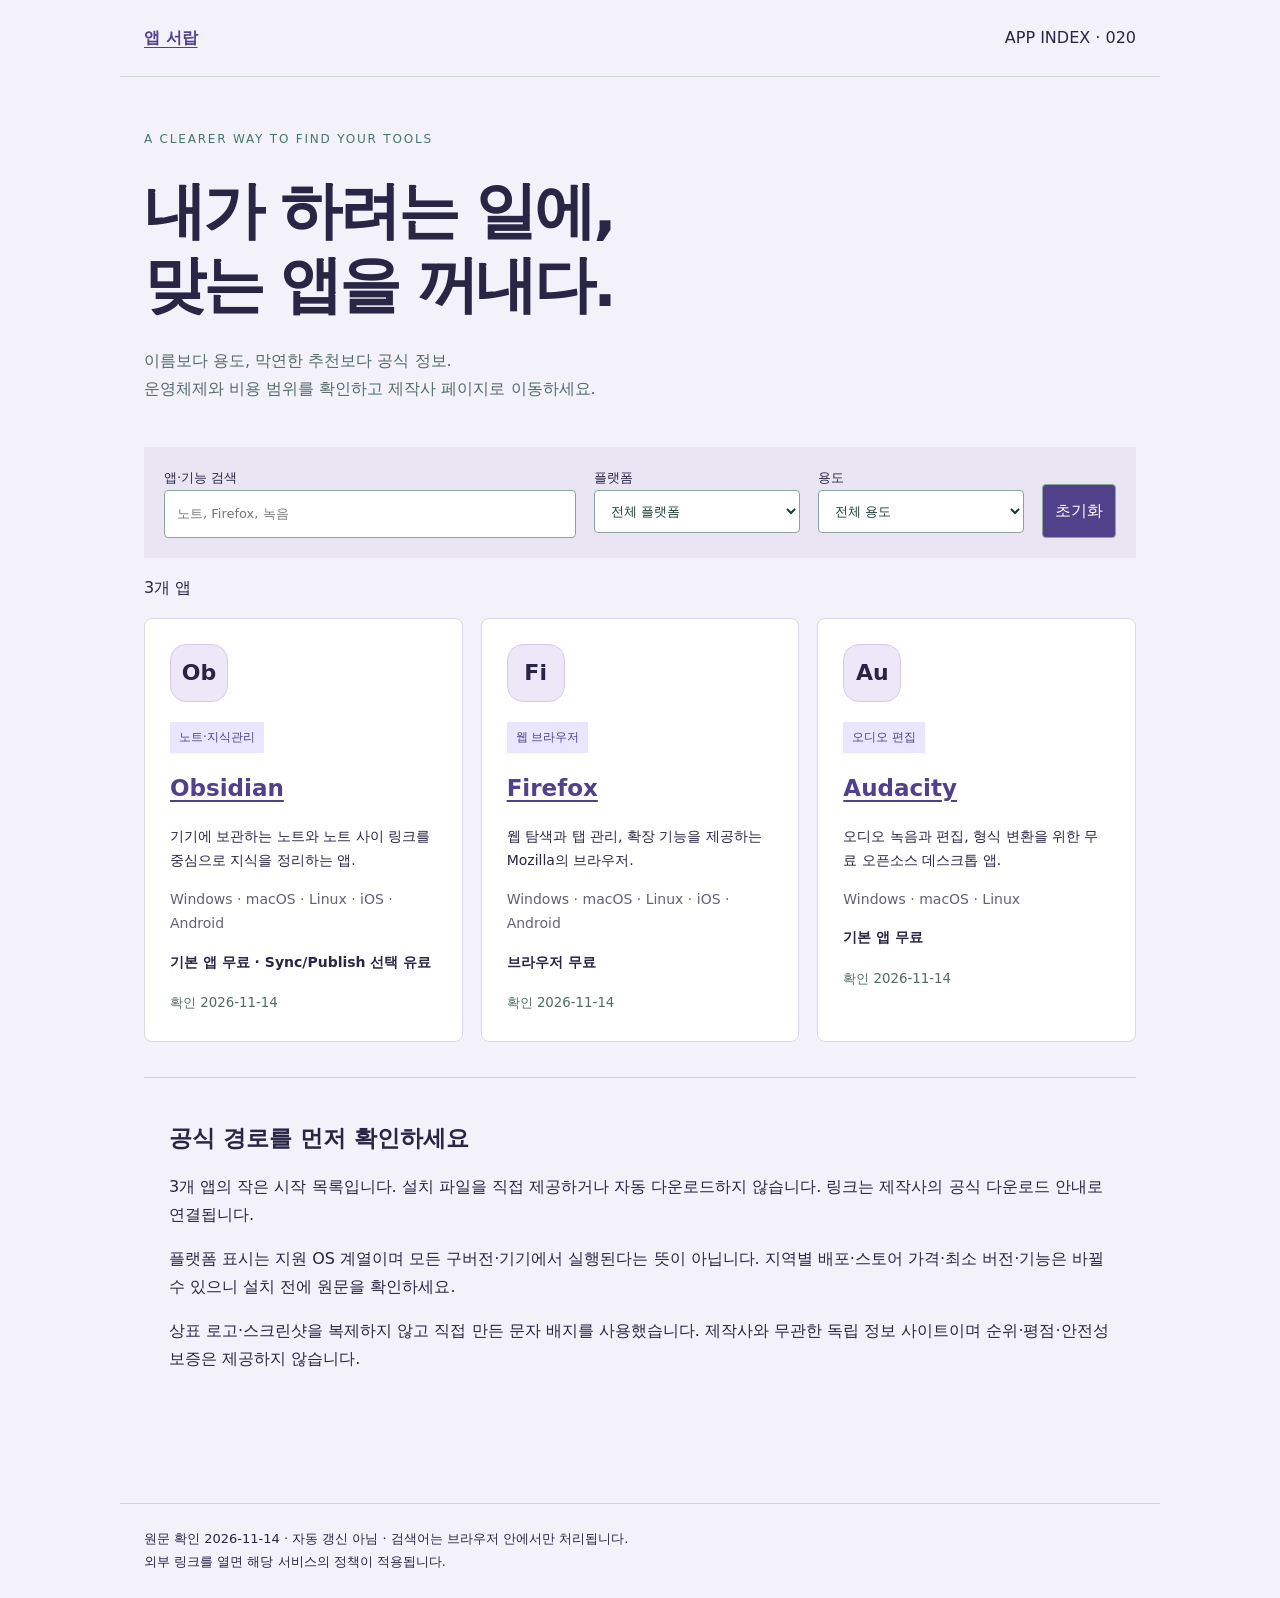
==== index.html @ 966c1192 "Publish noindex app index with official sources and scoped sample data" ====
<!doctype html><html lang="ko"><head><meta name="robots" content="noindex,nofollow"><meta charset="utf-8"><meta name="viewport" content="width=device-width,initial-scale=1"><meta name="description" content="용도와 플랫폼으로 찾는 앱 정보. 공식 다운로드 경로와 확인일, 비용 범위를 표시합니다."><title>앱 정보 | 앱 서랍</title><link rel="stylesheet" href="./assets/style.css"></head><body><header><a href="./index.html"><strong>앱 서랍</strong></a><span>APP INDEX · 020</span></header><main><section class="hero"><div class="kicker">A CLEARER WAY TO FIND YOUR TOOLS</div><h1>내가 하려는 일에,<br>맞는 앱을 꺼내다.</h1><p class="muted">이름보다 용도, 막연한 추천보다 공식 정보.<br>운영체제와 비용 범위를 확인하고 제작사 페이지로 이동하세요.</p></section><form id="filters"><label>앱·기능 검색<input id="q" type="search" placeholder="노트, Firefox, 녹음" autocomplete="off"></label><label>플랫폼<select id="platform"><option value="">전체 플랫폼</option><option>Windows</option><option>macOS</option><option>Linux</option><option>iOS</option><option>Android</option></select></label><label>용도<select id="category"><option value="">전체 용도</option><option>노트·지식관리</option><option>웹 브라우저</option><option>오디오 편집</option></select></label><button type="reset">초기화</button></form><p id="count" role="status" aria-live="polite">3개 앱</p><p id="empty" hidden>조건에 맞는 앱이 없습니다. 전체 시장의 검색 결과는 아닙니다.</p><section class="grid" aria-label="앱 목록"><article class="card" data-id="obsidian"><div class="monogram" aria-hidden="true">Ob</div><br><span class="tag">노트·지식관리</span><h2><a href="apps/obsidian/index.html">Obsidian</a></h2><p>기기에 보관하는 노트와 노트 사이 링크를 중심으로 지식을 정리하는 앱.</p><p class="platforms">Windows · macOS · Linux · iOS · Android</p><p><strong>기본 앱 무료 · Sync/Publish 선택 유료</strong></p><small>확인 2026-11-14</small></article><article class="card" data-id="firefox"><div class="monogram" aria-hidden="true">Fi</div><br><span class="tag">웹 브라우저</span><h2><a href="apps/firefox/index.html">Firefox</a></h2><p>웹 탐색과 탭 관리, 확장 기능을 제공하는 Mozilla의 브라우저.</p><p class="platforms">Windows · macOS · Linux · iOS · Android</p><p><strong>브라우저 무료</strong></p><small>확인 2026-11-14</small></article><article class="card" data-id="audacity"><div class="monogram" aria-hidden="true">Au</div><br><span class="tag">오디오 편집</span><h2><a href="apps/audacity/index.html">Audacity</a></h2><p>오디오 녹음과 편집, 형식 변환을 위한 무료 오픈소스 데스크톱 앱.</p><p class="platforms">Windows · macOS · Linux</p><p><strong>기본 앱 무료</strong></p><small>확인 2026-11-14</small></article></section><noscript>검색에는 JavaScript가 필요하지만 상세 페이지는 바로 열 수 있습니다.</noscript><section class="policy"><h2>공식 경로를 먼저 확인하세요</h2><p>3개 앱의 작은 시작 목록입니다. 설치 파일을 직접 제공하거나 자동 다운로드하지 않습니다. 링크는 제작사의 공식 다운로드 안내로 연결됩니다.</p><p>플랫폼 표시는 지원 OS 계열이며 모든 구버전·기기에서 실행된다는 뜻이 아닙니다. 지역별 배포·스토어 가격·최소 버전·기능은 바뀔 수 있으니 설치 전에 원문을 확인하세요.</p><p>상표 로고·스크린샷을 복제하지 않고 직접 만든 문자 배지를 사용했습니다. 제작사와 무관한 독립 정보 사이트이며 순위·평점·안전성 보증은 제공하지 않습니다.</p></section></main><footer>원문 확인 2026-11-14 · 자동 갱신 아님 · 검색어는 브라우저 안에서만 처리됩니다.<br>외부 링크를 열면 해당 서비스의 정책이 적용됩니다.</footer><script src="assets/data.js"></script><script src="assets/app.js"></script></body></html>
---- assets/style.css ----
*{box-sizing:border-box}[hidden]{display:none!important}body{margin:0;background:#f5f7f4;color:#193c37;font:16px/1.75 system-ui,sans-serif}header,main,footer{max-width:1040px;margin:auto;padding:24px}a{color:#086759;text-underline-offset:4px}a:hover{color:#073b32}:focus-visible{outline:3px solid #bb571a;outline-offset:4px}header{display:flex;justify-content:space-between;gap:20px;border-bottom:1px solid #ccd8d1}h1{font-size:clamp(34px,5vw,62px);line-height:1.2;letter-spacing:-.05em;margin:24px 0}h2{font-size:23px;line-height:1.4}.hero{max-width:740px;padding:28px 0}.kicker{font-size:12px;letter-spacing:.15em;color:#47776b}.muted,small{color:#536b64}.emergency{border:1px solid #b65f39;border-left:5px solid #b65f39;padding:16px 22px;background:#fff2e9;margin:22px 0;color:#633019}.emergency a{color:#76320f}form{display:grid;grid-template-columns:2fr 1fr auto;gap:18px;padding:20px;background:#e5eee8}label{font-size:13px;display:block}input,select,button{font:inherit;border:1px solid #8ba59b;background:white;color:#193c37;padding:12px;width:100%;min-width:0;border-radius:4px}button{background:#176a57;color:white;align-self:end;cursor:pointer}.grid{display:grid;grid-template-columns:repeat(3,minmax(0,1fr));gap:18px}.card{padding:25px;background:white;border:1px solid #d5e0d8;border-radius:8px}.tag{font-size:12px;background:#e7f0e9;padding:5px 9px;display:inline-block}.card p{font-size:14px}.policy{margin:35px 0;padding:25px;border-top:1px solid #c4d4c9}.detail{max-width:760px}.detail li{padding:9px 0}.source{background:#e5eee8;padding:22px;margin:25px 0}footer{border-top:1px solid #ccd8d1;font-size:13px;margin-top:30px}p,a,li{overflow-wrap:anywhere}@media(max-width:700px){.grid{grid-template-columns:1fr}form{grid-template-columns:1fr}.hero{padding-top:8px}header,main,footer{padding:18px}header{font-size:13px}}
body{background:#f3f2fa;color:#292544}a{color:#51408a}.hero{max-width:850px}.tag{background:#ebe6ff;color:#51408a}form,.source{background:#e9e5f3}button{background:#51408a}.monogram{display:inline-grid;place-items:center;background:#ede8f8;border:1px solid #d5cce9;width:58px;height:58px;border-radius:16px;font-size:22px;font-weight:700;margin-bottom:20px}.card{border-color:#ddd5e9}.platforms{font-size:12px;color:#666074}.primary{display:inline-block;padding:10px 16px;background:#51408a;color:#fff;border-radius:6px}.primary:hover{color:#fff;background:#34255d}form{grid-template-columns:2fr 1fr 1fr auto}@media(max-width:700px){form{grid-template-columns:1fr}}
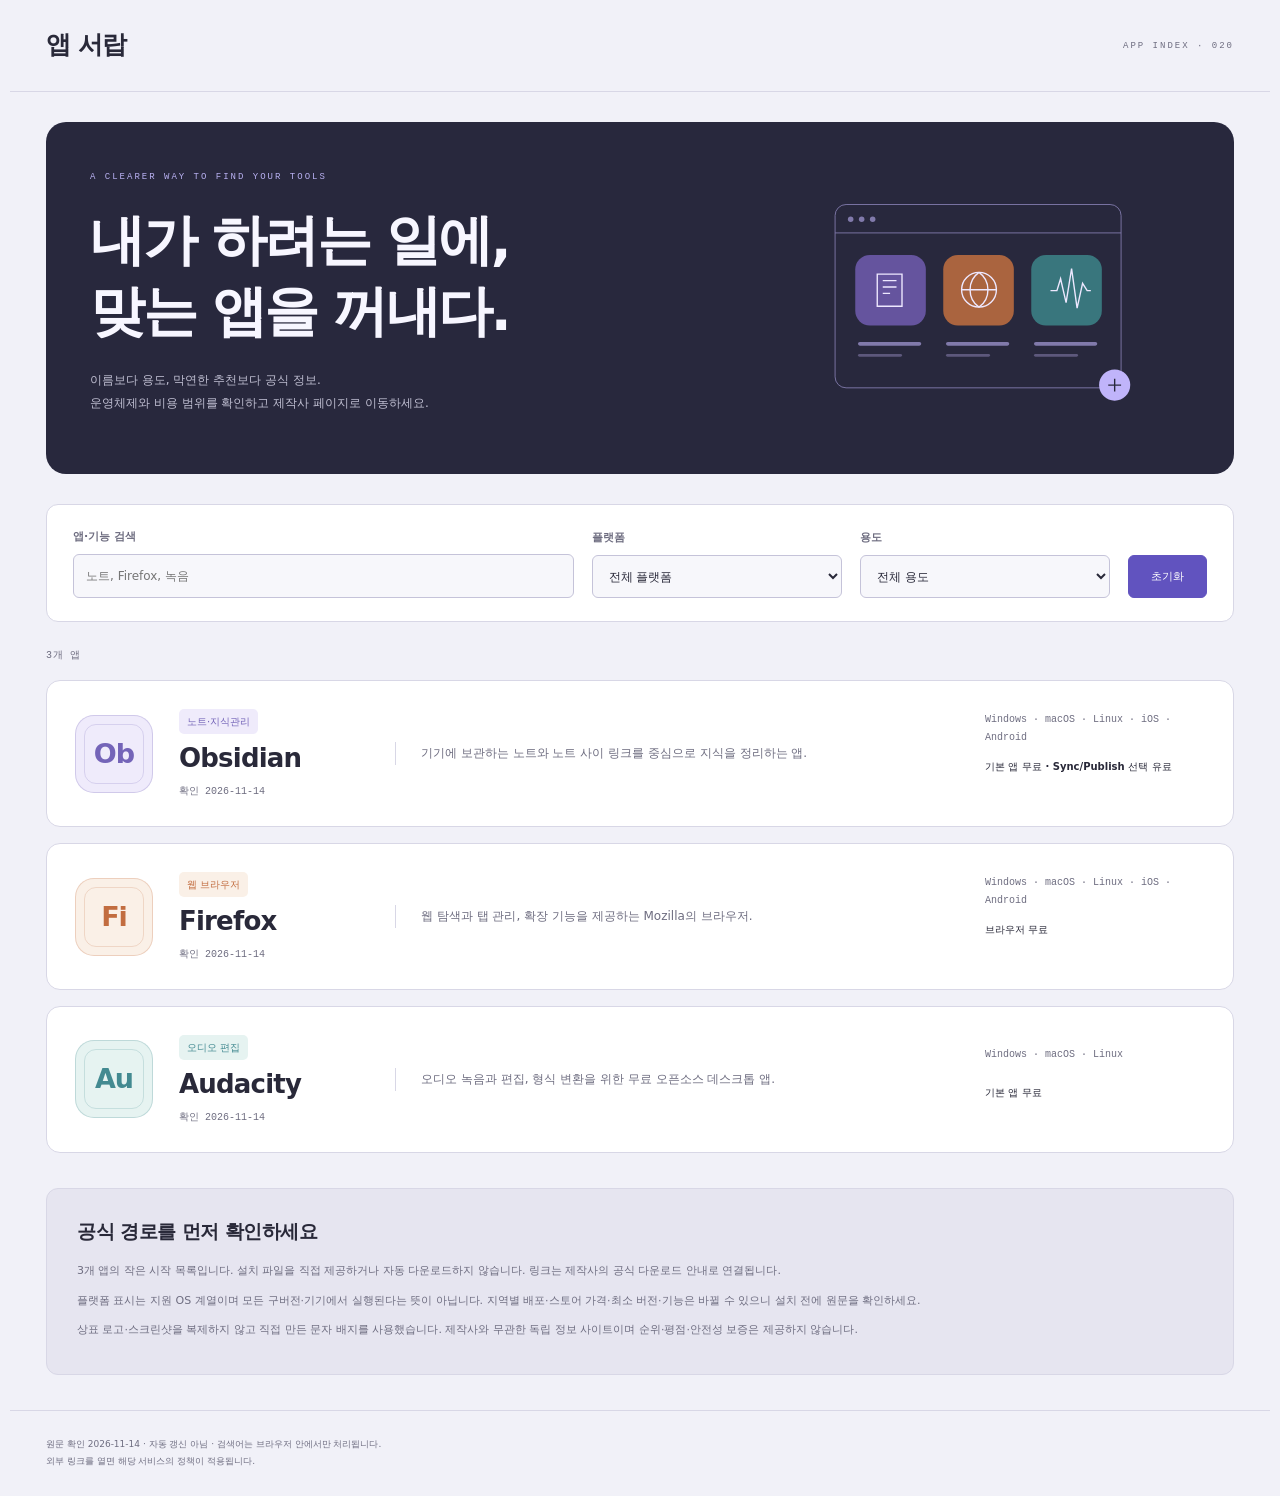
==== commit e905c8fc: "Design App Drawer as a clear software product directory" ====
--- a/index.html
+++ b/index.html
@@ -1 +1 @@
-<!doctype html><html lang="ko"><head><meta name="robots" content="noindex,nofollow"><meta charset="utf-8"><meta name="viewport" content="width=device-width,initial-scale=1"><meta name="description" content="용도와 플랫폼으로 찾는 앱 정보. 공식 다운로드 경로와 확인일, 비용 범위를 표시합니다."><title>앱 정보 | 앱 서랍</title><link rel="stylesheet" href="./assets/style.css"></head><body><header><a href="./index.html"><strong>앱 서랍</strong></a><span>APP INDEX · 020</span></header><main><section class="hero"><div class="kicker">A CLEARER WAY TO FIND YOUR TOOLS</div><h1>내가 하려는 일에,<br>맞는 앱을 꺼내다.</h1><p class="muted">이름보다 용도, 막연한 추천보다 공식 정보.<br>운영체제와 비용 범위를 확인하고 제작사 페이지로 이동하세요.</p></section><form id="filters"><label>앱·기능 검색<input id="q" type="search" placeholder="노트, Firefox, 녹음" autocomplete="off"></label><label>플랫폼<select id="platform"><option value="">전체 플랫폼</option><option>Windows</option><option>macOS</option><option>Linux</option><option>iOS</option><option>Android</option></select></label><label>용도<select id="category"><option value="">전체 용도</option><option>노트·지식관리</option><option>웹 브라우저</option><option>오디오 편집</option></select></label><button type="reset">초기화</button></form><p id="count" role="status" aria-live="polite">3개 앱</p><p id="empty" hidden>조건에 맞는 앱이 없습니다. 전체 시장의 검색 결과는 아닙니다.</p><section class="grid" aria-label="앱 목록"><article class="card" data-id="obsidian"><div class="monogram" aria-hidden="true">Ob</div><br><span class="tag">노트·지식관리</span><h2><a href="apps/obsidian/index.html">Obsidian</a></h2><p>기기에 보관하는 노트와 노트 사이 링크를 중심으로 지식을 정리하는 앱.</p><p class="platforms">Windows · macOS · Linux · iOS · Android</p><p><strong>기본 앱 무료 · Sync/Publish 선택 유료</strong></p><small>확인 2026-11-14</small></article><article class="card" data-id="firefox"><div class="monogram" aria-hidden="true">Fi</div><br><span class="tag">웹 브라우저</span><h2><a href="apps/firefox/index.html">Firefox</a></h2><p>웹 탐색과 탭 관리, 확장 기능을 제공하는 Mozilla의 브라우저.</p><p class="platforms">Windows · macOS · Linux · iOS · Android</p><p><strong>브라우저 무료</strong></p><small>확인 2026-11-14</small></article><article class="card" data-id="audacity"><div class="monogram" aria-hidden="true">Au</div><br><span class="tag">오디오 편집</span><h2><a href="apps/audacity/index.html">Audacity</a></h2><p>오디오 녹음과 편집, 형식 변환을 위한 무료 오픈소스 데스크톱 앱.</p><p class="platforms">Windows · macOS · Linux</p><p><strong>기본 앱 무료</strong></p><small>확인 2026-11-14</small></article></section><noscript>검색에는 JavaScript가 필요하지만 상세 페이지는 바로 열 수 있습니다.</noscript><section class="policy"><h2>공식 경로를 먼저 확인하세요</h2><p>3개 앱의 작은 시작 목록입니다. 설치 파일을 직접 제공하거나 자동 다운로드하지 않습니다. 링크는 제작사의 공식 다운로드 안내로 연결됩니다.</p><p>플랫폼 표시는 지원 OS 계열이며 모든 구버전·기기에서 실행된다는 뜻이 아닙니다. 지역별 배포·스토어 가격·최소 버전·기능은 바뀔 수 있으니 설치 전에 원문을 확인하세요.</p><p>상표 로고·스크린샷을 복제하지 않고 직접 만든 문자 배지를 사용했습니다. 제작사와 무관한 독립 정보 사이트이며 순위·평점·안전성 보증은 제공하지 않습니다.</p></section></main><footer>원문 확인 2026-11-14 · 자동 갱신 아님 · 검색어는 브라우저 안에서만 처리됩니다.<br>외부 링크를 열면 해당 서비스의 정책이 적용됩니다.</footer><script src="assets/data.js"></script><script src="assets/app.js"></script></body></html>+<!doctype html><html lang="ko"><head><meta name="robots" content="noindex,nofollow"><meta charset="utf-8"><meta name="viewport" content="width=device-width,initial-scale=1"><meta name="description" content="용도와 플랫폼으로 찾는 앱 정보. 공식 다운로드 경로와 확인일, 비용 범위를 표시합니다."><title>앱 정보 | 앱 서랍</title><link rel="stylesheet" href="./assets/theme-v3.css"></head><body><a class="skip" href="#main">본문으로 이동</a><header><a href="./index.html"><strong>앱 서랍</strong></a><span>APP INDEX · 020</span></header><main id="main"><section class="hero"><div class="hero-copy"><div class="kicker">A CLEARER WAY TO FIND YOUR TOOLS</div><h1>내가 하려는 일에,<br>맞는 앱을 꺼내다.</h1><p class="muted">이름보다 용도, 막연한 추천보다 공식 정보.<br>운영체제와 비용 범위를 확인하고 제작사 페이지로 이동하세요.</p></div><svg class="theme-art" viewBox="0 0 350 240" aria-hidden="true" xmlns="http://www.w3.org/2000/svg" fill="none"><rect x="18" y="18" width="312" height="200" rx="12" stroke="#817aab"/><path d="M18 49h312" stroke="#817aab"/><g fill="#817aab"><circle cx="35" cy="34" r="3"/><circle cx="47" cy="34" r="3"/><circle cx="59" cy="34" r="3"/></g><rect x="40" y="73" width="77" height="77" rx="16" fill="#65549e"/><rect x="136" y="73" width="77" height="77" rx="16" fill="#aa643f"/><rect x="232" y="73" width="77" height="77" rx="16" fill="#39767d"/><g stroke="#eee8ff" stroke-width="1.5"><path d="m64 94 27 0v35H64zM70 101h15m-15 7h15m-15 7h8"/><circle cx="175" cy="111" r="19"/><path d="M156 111h38m-19-19c-13 9-13 29 0 38m0-38c13 9 13 29 0 38M253 112h7l4-13 6 26 6-37 6 43 6-27 5 8h4"/></g><g fill="#817aab"><rect x="43" y="168" width="69" height="4" rx="2"/><rect x="139" y="168" width="69" height="4" rx="2"/><rect x="235" y="168" width="69" height="4" rx="2"/></g><g fill="#5d587c"><rect x="43" y="181" width="48" height="3" rx="1.5"/><rect x="139" y="181" width="48" height="3" rx="1.5"/><rect x="235" y="181" width="48" height="3" rx="1.5"/></g><circle cx="323" cy="215" r="17" fill="#c0b4fa"/><path d="M316 215h14m-7-7v14" stroke="#28283d" stroke-width="1.5"/></svg></section><form id="filters"><label>앱·기능 검색<input id="q" type="search" placeholder="노트, Firefox, 녹음" autocomplete="off"></label><label>플랫폼<select id="platform"><option value="">전체 플랫폼</option><option>Windows</option><option>macOS</option><option>Linux</option><option>iOS</option><option>Android</option></select></label><label>용도<select id="category"><option value="">전체 용도</option><option>노트·지식관리</option><option>웹 브라우저</option><option>오디오 편집</option></select></label><button type="reset">초기화</button></form><p id="count" role="status" aria-live="polite">3개 앱</p><p id="empty" hidden>조건에 맞는 앱이 없습니다. 전체 시장의 검색 결과는 아닙니다.</p><section class="grid" aria-label="앱 목록"><article class="card" data-id="obsidian"><div class="monogram" aria-hidden="true">Ob</div><br><span class="tag">노트·지식관리</span><h2><a href="apps/obsidian/index.html">Obsidian</a></h2><p>기기에 보관하는 노트와 노트 사이 링크를 중심으로 지식을 정리하는 앱.</p><p class="platforms">Windows · macOS · Linux · iOS · Android</p><p><strong>기본 앱 무료 · Sync/Publish 선택 유료</strong></p><small>확인 2026-11-14</small></article><article class="card" data-id="firefox"><div class="monogram" aria-hidden="true">Fi</div><br><span class="tag">웹 브라우저</span><h2><a href="apps/firefox/index.html">Firefox</a></h2><p>웹 탐색과 탭 관리, 확장 기능을 제공하는 Mozilla의 브라우저.</p><p class="platforms">Windows · macOS · Linux · iOS · Android</p><p><strong>브라우저 무료</strong></p><small>확인 2026-11-14</small></article><article class="card" data-id="audacity"><div class="monogram" aria-hidden="true">Au</div><br><span class="tag">오디오 편집</span><h2><a href="apps/audacity/index.html">Audacity</a></h2><p>오디오 녹음과 편집, 형식 변환을 위한 무료 오픈소스 데스크톱 앱.</p><p class="platforms">Windows · macOS · Linux</p><p><strong>기본 앱 무료</strong></p><small>확인 2026-11-14</small></article></section><noscript>검색에는 JavaScript가 필요하지만 상세 페이지는 바로 열 수 있습니다.</noscript><section class="policy"><h2>공식 경로를 먼저 확인하세요</h2><p>3개 앱의 작은 시작 목록입니다. 설치 파일을 직접 제공하거나 자동 다운로드하지 않습니다. 링크는 제작사의 공식 다운로드 안내로 연결됩니다.</p><p>플랫폼 표시는 지원 OS 계열이며 모든 구버전·기기에서 실행된다는 뜻이 아닙니다. 지역별 배포·스토어 가격·최소 버전·기능은 바뀔 수 있으니 설치 전에 원문을 확인하세요.</p><p>상표 로고·스크린샷을 복제하지 않고 직접 만든 문자 배지를 사용했습니다. 제작사와 무관한 독립 정보 사이트이며 순위·평점·안전성 보증은 제공하지 않습니다.</p></section></main><footer>원문 확인 2026-11-14 · 자동 갱신 아님 · 검색어는 브라우저 안에서만 처리됩니다.<br>외부 링크를 열면 해당 서비스의 정책이 적용됩니다.</footer><script src="assets/data.js"></script><script src="assets/app.js"></script></body></html>
--- a/assets/theme-v3.css
+++ b/assets/theme-v3.css
@@ -0,0 +1,4 @@
+:root{--bg:#f1f1f8;--ink:#292939;--muted:#6e6d80;--line:#d8d7e6;--accent:#6153bf;--pale:#e9e6fa;font:15px/1.7 system-ui,-apple-system,sans-serif;background:var(--bg);color:var(--ink)}*{box-sizing:border-box}body{margin:0}header,main,footer{max-width:1260px;margin:auto;padding-inline:36px}a{color:inherit;text-underline-offset:4px}a:hover{color:var(--accent)}header{display:flex;justify-content:space-between;align-items:center;gap:20px;min-height:92px;border-bottom:1px solid var(--line)}header a{text-decoration:none}header strong{font-size:25px;letter-spacing:-1px}header>span{font:9px ui-monospace,monospace;letter-spacing:2px;color:var(--muted)}.hero{background:#28283d;color:#f7f6ff;padding:47px 44px;margin:30px 0;display:grid;grid-template-columns:1.5fr 1fr;gap:45px;align-items:center;border-radius:20px;position:relative;overflow:hidden}.kicker{font:9px/1.8 ui-monospace,monospace;letter-spacing:2px;color:#b9b1f2}h1{font-size:clamp(36px,4.3vw,58px);line-height:1.28;letter-spacing:-2.5px;margin:20px 0 23px;font-weight:650}.muted,small{color:var(--muted)}.hero .muted{font-size:12px;line-height:1.9;color:#c0bfd2}.theme-art{width:100%;height:auto;display:block;max-height:220px}.hero-copy{position:relative;z-index:1}form{display:grid;grid-template-columns:2fr 1fr 1fr auto;gap:18px;padding:23px 26px;background:#fff;border:1px solid var(--line);border-radius:12px;align-items:end}label{display:flex;flex-direction:column;gap:8px;font-size:10px;font-weight:600;color:var(--muted)}input,select,button{font:12px/1.5 system-ui,sans-serif;color:var(--ink);background:#f7f7fb;border:1px solid #c5c3d9;border-radius:6px;padding:12px;min-width:0;width:100%;min-height:43px}button{background:var(--accent);color:#fff;border-color:var(--accent);cursor:pointer;width:auto;align-self:end;padding-inline:22px;font-size:11px}#count{font:10px/1.5 ui-monospace,monospace;letter-spacing:.5px;color:var(--muted);margin:26px 0 17px}.grid{display:grid;grid-template-columns:1fr;gap:16px}.card{--app:#7464b8;--tint:#efebfb;display:grid;grid-template-columns:78px 190px minmax(0,1fr) 220px;column-gap:26px;row-gap:8px;align-items:center;background:#fff;border:1px solid var(--line);border-radius:14px;padding:28px;position:relative;min-width:0}.card:nth-child(2){--app:#c26d40;--tint:#faf0e7}.card:nth-child(3){--app:#438a91;--tint:#e6f3f1}.card:hover{border-color:#aaa3cf;box-shadow:0 5px 18px #28283d06}.card>br{display:none}.monogram{grid-column:1;grid-row:1/5;width:78px;height:78px;display:flex;justify-content:center;align-items:center;background:var(--tint);border:1px solid color-mix(in srgb,var(--app) 25%,transparent);border-radius:19px;color:var(--app);font-size:27px;letter-spacing:-1px;font-weight:600;position:relative}.monogram:after{content:'';position:absolute;inset:8px;border:1px solid color-mix(in srgb,var(--app) 20%,transparent);border-radius:12px;pointer-events:none}.tag{font-size:9px;line-height:1.5;color:var(--app,var(--accent));background:var(--tint,var(--pale));padding:5px 8px;border-radius:5px;display:inline-block;width:fit-content}.card .tag{grid-column:2;grid-row:1;align-self:end}.card h2{grid-column:2;grid-row:2/4;margin:0;align-self:start;font-size:26px;font-weight:650;letter-spacing:-.8px;line-height:1.3}.card h2 a{text-decoration:none}.card h2 a:hover{text-decoration:underline}.card p{font-size:11px;line-height:1.9;margin:0;min-width:0}.card>p:not(.platforms):not(:has(strong)){grid-column:3;grid-row:1/5;color:var(--muted);border-left:1px solid var(--line);padding-left:25px}.card .platforms{grid-column:4;grid-row:1/3;font:9px/1.8 ui-monospace,monospace;color:var(--muted)}.card>p:has(strong){grid-column:4;grid-row:3;font-size:10px}.card>p strong{font-weight:550}.card small{grid-column:2;grid-row:4;font:8px ui-monospace,monospace}.policy{background:#e6e5f0;border:1px solid var(--line);border-radius:12px;padding:26px 30px;margin:35px 0}.policy h2{font-size:19px;letter-spacing:-.5px;margin:0 0 13px}.policy p{font-size:10px;color:var(--muted);line-height:1.95;margin:8px 0}.detail{max-width:880px;margin:auto;padding:25px 0 20px}.detail>p:first-child{font-size:10px;margin-bottom:30px}.detail h1{font-size:58px;line-height:1.15;margin:22px 0 26px}.detail>p{font-size:13px;line-height:1.95}.detail h2{font-size:22px;letter-spacing:-.5px;margin-top:34px}.detail ul{font-size:13px;line-height:1.9;padding-left:22px}.detail li{margin-bottom:8px}.detail .primary{display:inline-block;background:var(--accent);color:white;border-radius:7px;font-size:12px;padding:12px 19px;text-decoration:none;margin:10px 0}.source{background:#fff;border:1px solid var(--line);border-radius:12px;padding:22px 28px;margin-top:30px}.source h2{font-size:18px;margin-top:0}.source p,.source li{font-size:11px;line-height:1.9}.source a{overflow-wrap:anywhere}footer{font-size:9px;line-height:1.9;color:var(--muted);border-top:1px solid var(--line);padding-block:25px;margin-top:35px}[hidden]{display:none!important}#empty{font-size:12px;padding:30px;border:1px dashed #aaa3cf;border-radius:12px;background:#fff}p,h1,h2,a{overflow-wrap:anywhere}:focus-visible{outline:3px solid var(--accent);outline-offset:4px}.skip{position:absolute;left:15px;top:-100px;background:white;padding:12px;z-index:5}.skip:focus{top:15px}@media(max-width:1050px){header,main,footer{padding-inline:26px}.hero{gap:25px;padding:36px}.card{grid-template-columns:65px 160px minmax(0,1fr);gap:8px 22px;padding:25px}.monogram{width:65px;height:65px;font-size:25px;grid-row:1/5;border-radius:16px}.monogram:after{border-radius:10px}.card h2{font-size:25px;grid-row:2/4}.card>p:not(.platforms):not(:has(strong)){grid-column:3;grid-row:1/4;padding-left:20px}.card .platforms{grid-column:2/4;grid-row:5}.card>p:has(strong){grid-column:2/4;grid-row:6}.card small{grid-column:2;grid-row:4}.card p{font-size:11px}}@media(max-width:700px){header,main,footer{padding-inline:20px}header{min-height:78px}header strong{font-size:24px}header>span{font-size:8px}.hero{grid-template-columns:1fr;gap:17px;padding:30px 27px;margin:22px 0;border-radius:15px}h1{font-size:40px;letter-spacing:-1.9px;margin:16px 0 20px}.hero .muted{font-size:11px}.kicker{font-size:8px;letter-spacing:1.3px}.theme-art{max-height:140px;width:100%}form{grid-template-columns:1fr 1fr;padding:18px;gap:13px;border-radius:10px}form label:first-child{grid-column:1/-1}form button{grid-column:1/-1;width:100%}label{font-size:9px;gap:6px}input,select{font-size:11px}.card{grid-template-columns:60px minmax(0,1fr);gap:7px 17px;padding:22px;border-radius:12px}.monogram{grid-column:1;grid-row:1/4;width:60px;height:60px;align-self:start;font-size:23px;border-radius:15px}.card .tag{grid-column:2;grid-row:1;font-size:8px}.card h2{grid-column:2;grid-row:2;font-size:26px}.card small{grid-column:2;grid-row:3;font-size:7px}.card>p:not(.platforms):not(:has(strong)){grid-column:1/-1;grid-row:4;border:0;border-top:1px solid var(--line);padding:14px 0 0;margin-top:7px;font-size:11px}.card .platforms{grid-column:1/-1;grid-row:5;font-size:8px;margin-top:5px}.card>p:has(strong){grid-column:1/-1;grid-row:6;font-size:9px}.policy{padding:22px;margin-top:28px}.policy h2{font-size:18px}.policy p{font-size:9px}.detail h1{font-size:43px}.detail>p{font-size:12px}.detail h2{font-size:21px}.detail ul{font-size:12px}.source{padding:20px}.source h2{font-size:18px}.source li,.source p{font-size:10px}footer{font-size:8px}}
+
+/* Reading sizes for the product directory. */
+.card p{font-size:12px}.card .platforms{font-size:10px}.card small{font-size:10px}.card .tag{font-size:10px}.policy p{font-size:11px}label{font-size:11px}@media(max-width:700px){.card>p:not(.platforms):not(:has(strong)){font-size:12px}.card .platforms,.card>p:has(strong),.card small,.card .tag{font-size:10px}.policy p{font-size:11px}.kicker{font-size:9px}input,select{font-size:13px}label{font-size:11px}}
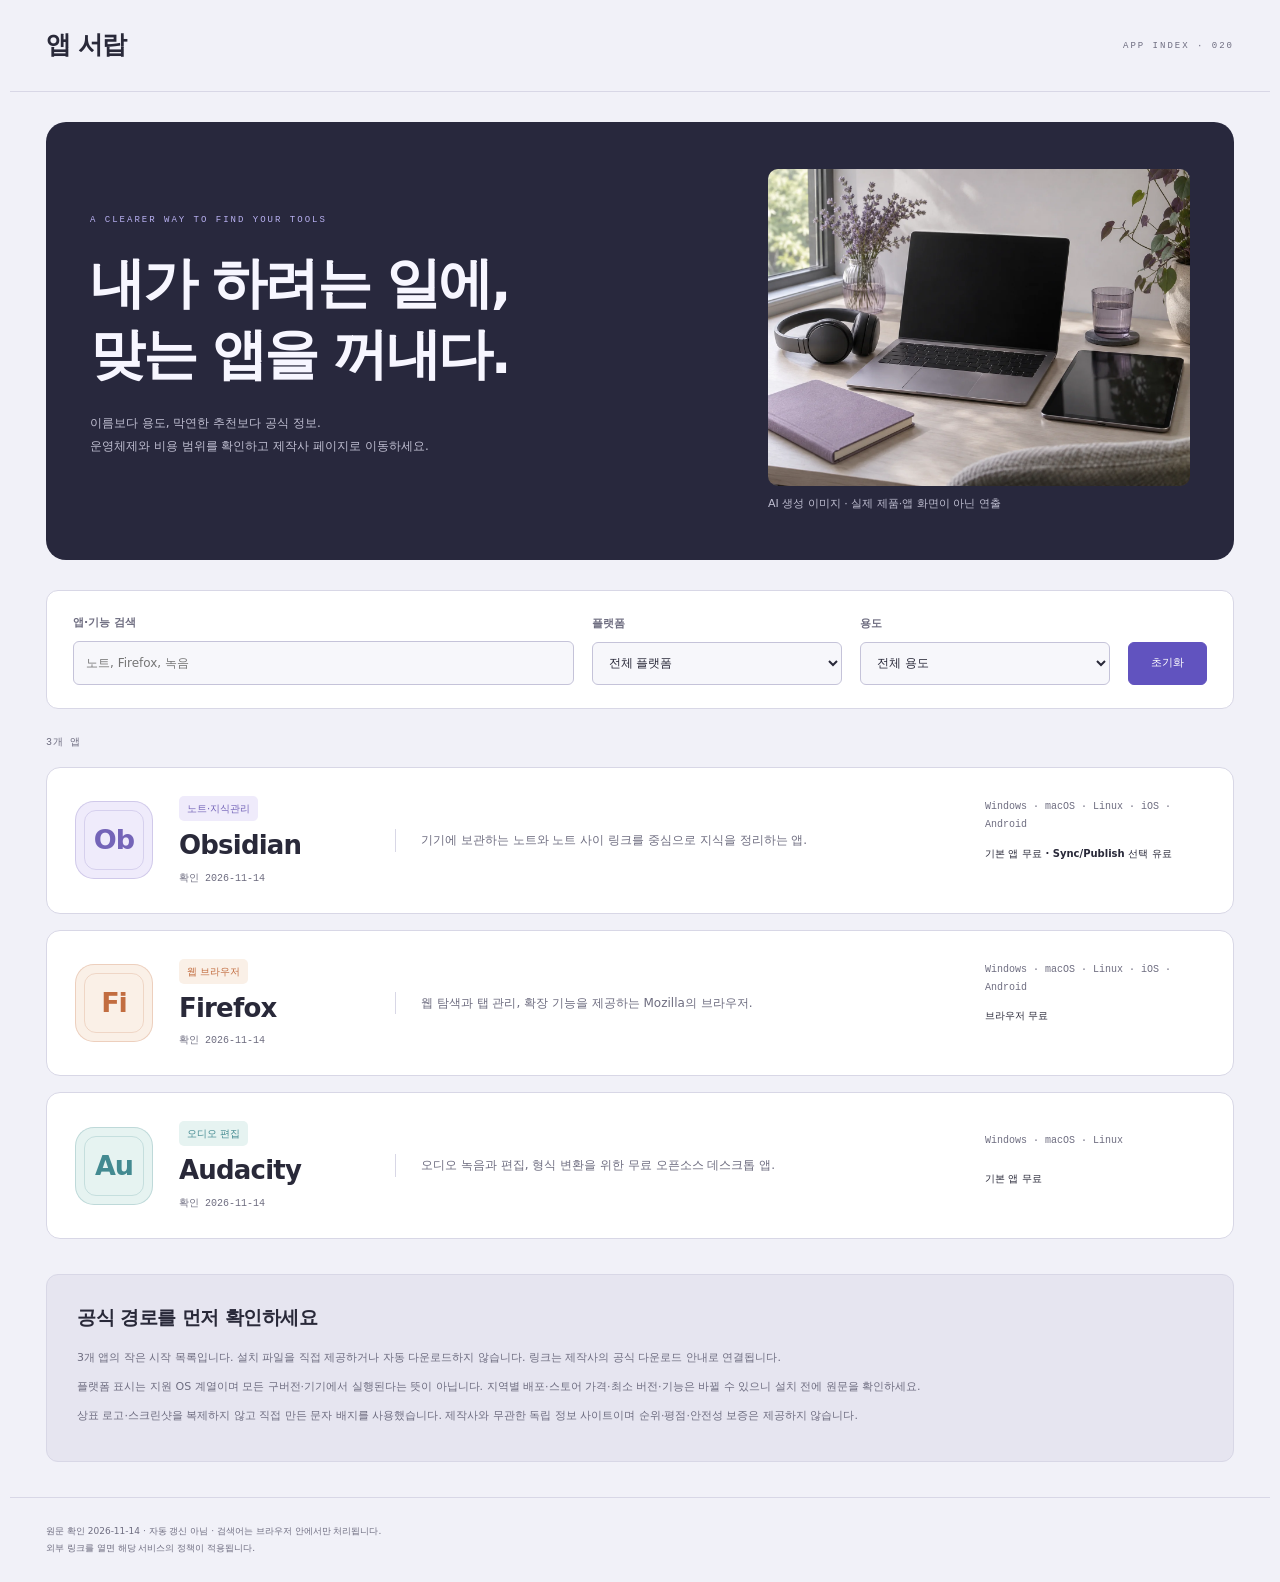
==== commit 9126ee89: "Add labeled AI-generated generic software-workspace photograph" ====
--- a/index.html
+++ b/index.html
@@ -1 +1 @@
-<!doctype html><html lang="ko"><head><meta name="robots" content="noindex,nofollow"><meta charset="utf-8"><meta name="viewport" content="width=device-width,initial-scale=1"><meta name="description" content="용도와 플랫폼으로 찾는 앱 정보. 공식 다운로드 경로와 확인일, 비용 범위를 표시합니다."><title>앱 정보 | 앱 서랍</title><link rel="stylesheet" href="./assets/theme-v3.css"></head><body><a class="skip" href="#main">본문으로 이동</a><header><a href="./index.html"><strong>앱 서랍</strong></a><span>APP INDEX · 020</span></header><main id="main"><section class="hero"><div class="hero-copy"><div class="kicker">A CLEARER WAY TO FIND YOUR TOOLS</div><h1>내가 하려는 일에,<br>맞는 앱을 꺼내다.</h1><p class="muted">이름보다 용도, 막연한 추천보다 공식 정보.<br>운영체제와 비용 범위를 확인하고 제작사 페이지로 이동하세요.</p></div><svg class="theme-art" viewBox="0 0 350 240" aria-hidden="true" xmlns="http://www.w3.org/2000/svg" fill="none"><rect x="18" y="18" width="312" height="200" rx="12" stroke="#817aab"/><path d="M18 49h312" stroke="#817aab"/><g fill="#817aab"><circle cx="35" cy="34" r="3"/><circle cx="47" cy="34" r="3"/><circle cx="59" cy="34" r="3"/></g><rect x="40" y="73" width="77" height="77" rx="16" fill="#65549e"/><rect x="136" y="73" width="77" height="77" rx="16" fill="#aa643f"/><rect x="232" y="73" width="77" height="77" rx="16" fill="#39767d"/><g stroke="#eee8ff" stroke-width="1.5"><path d="m64 94 27 0v35H64zM70 101h15m-15 7h15m-15 7h8"/><circle cx="175" cy="111" r="19"/><path d="M156 111h38m-19-19c-13 9-13 29 0 38m0-38c13 9 13 29 0 38M253 112h7l4-13 6 26 6-37 6 43 6-27 5 8h4"/></g><g fill="#817aab"><rect x="43" y="168" width="69" height="4" rx="2"/><rect x="139" y="168" width="69" height="4" rx="2"/><rect x="235" y="168" width="69" height="4" rx="2"/></g><g fill="#5d587c"><rect x="43" y="181" width="48" height="3" rx="1.5"/><rect x="139" y="181" width="48" height="3" rx="1.5"/><rect x="235" y="181" width="48" height="3" rx="1.5"/></g><circle cx="323" cy="215" r="17" fill="#c0b4fa"/><path d="M316 215h14m-7-7v14" stroke="#28283d" stroke-width="1.5"/></svg></section><form id="filters"><label>앱·기능 검색<input id="q" type="search" placeholder="노트, Firefox, 녹음" autocomplete="off"></label><label>플랫폼<select id="platform"><option value="">전체 플랫폼</option><option>Windows</option><option>macOS</option><option>Linux</option><option>iOS</option><option>Android</option></select></label><label>용도<select id="category"><option value="">전체 용도</option><option>노트·지식관리</option><option>웹 브라우저</option><option>오디오 편집</option></select></label><button type="reset">초기화</button></form><p id="count" role="status" aria-live="polite">3개 앱</p><p id="empty" hidden>조건에 맞는 앱이 없습니다. 전체 시장의 검색 결과는 아닙니다.</p><section class="grid" aria-label="앱 목록"><article class="card" data-id="obsidian"><div class="monogram" aria-hidden="true">Ob</div><br><span class="tag">노트·지식관리</span><h2><a href="apps/obsidian/index.html">Obsidian</a></h2><p>기기에 보관하는 노트와 노트 사이 링크를 중심으로 지식을 정리하는 앱.</p><p class="platforms">Windows · macOS · Linux · iOS · Android</p><p><strong>기본 앱 무료 · Sync/Publish 선택 유료</strong></p><small>확인 2026-11-14</small></article><article class="card" data-id="firefox"><div class="monogram" aria-hidden="true">Fi</div><br><span class="tag">웹 브라우저</span><h2><a href="apps/firefox/index.html">Firefox</a></h2><p>웹 탐색과 탭 관리, 확장 기능을 제공하는 Mozilla의 브라우저.</p><p class="platforms">Windows · macOS · Linux · iOS · Android</p><p><strong>브라우저 무료</strong></p><small>확인 2026-11-14</small></article><article class="card" data-id="audacity"><div class="monogram" aria-hidden="true">Au</div><br><span class="tag">오디오 편집</span><h2><a href="apps/audacity/index.html">Audacity</a></h2><p>오디오 녹음과 편집, 형식 변환을 위한 무료 오픈소스 데스크톱 앱.</p><p class="platforms">Windows · macOS · Linux</p><p><strong>기본 앱 무료</strong></p><small>확인 2026-11-14</small></article></section><noscript>검색에는 JavaScript가 필요하지만 상세 페이지는 바로 열 수 있습니다.</noscript><section class="policy"><h2>공식 경로를 먼저 확인하세요</h2><p>3개 앱의 작은 시작 목록입니다. 설치 파일을 직접 제공하거나 자동 다운로드하지 않습니다. 링크는 제작사의 공식 다운로드 안내로 연결됩니다.</p><p>플랫폼 표시는 지원 OS 계열이며 모든 구버전·기기에서 실행된다는 뜻이 아닙니다. 지역별 배포·스토어 가격·최소 버전·기능은 바뀔 수 있으니 설치 전에 원문을 확인하세요.</p><p>상표 로고·스크린샷을 복제하지 않고 직접 만든 문자 배지를 사용했습니다. 제작사와 무관한 독립 정보 사이트이며 순위·평점·안전성 보증은 제공하지 않습니다.</p></section></main><footer>원문 확인 2026-11-14 · 자동 갱신 아님 · 검색어는 브라우저 안에서만 처리됩니다.<br>외부 링크를 열면 해당 서비스의 정책이 적용됩니다.</footer><script src="assets/data.js"></script><script src="assets/app.js"></script></body></html>+<!doctype html><html lang="ko"><head><meta name="robots" content="noindex,nofollow"><meta charset="utf-8"><meta name="viewport" content="width=device-width,initial-scale=1"><meta name="description" content="용도와 플랫폼으로 찾는 앱 정보. 공식 다운로드 경로와 확인일, 비용 범위를 표시합니다."><title>앱 정보 | 앱 서랍</title><link rel="stylesheet" href="./assets/theme-v3.css"><link rel="stylesheet" href="./assets/hero-photo-v1.css"></head><body><a class="skip" href="#main">본문으로 이동</a><header><a href="./index.html"><strong>앱 서랍</strong></a><span>APP INDEX · 020</span></header><main id="main"><section class="hero"><div class="hero-copy"><div class="kicker">A CLEARER WAY TO FIND YOUR TOOLS</div><h1>내가 하려는 일에,<br>맞는 앱을 꺼내다.</h1><p class="muted">이름보다 용도, 막연한 추천보다 공식 정보.<br>운영체제와 비용 범위를 확인하고 제작사 페이지로 이동하세요.</p></div><figure class="ai-hero-photo"><img src="./assets/images/digital-workspace-ai-v1.webp" alt="AI로 생성한, 빈 화면의 무브랜드 노트북과 태블릿 및 헤드폰이 놓인 작업 공간" width="1448" height="1086" decoding="async" fetchpriority="high"><figcaption>AI 생성 이미지 · 실제 제품·앱 화면이 아닌 연출</figcaption></figure><svg class="theme-art" viewBox="0 0 350 240" aria-hidden="true" xmlns="http://www.w3.org/2000/svg" fill="none"><rect x="18" y="18" width="312" height="200" rx="12" stroke="#817aab"/><path d="M18 49h312" stroke="#817aab"/><g fill="#817aab"><circle cx="35" cy="34" r="3"/><circle cx="47" cy="34" r="3"/><circle cx="59" cy="34" r="3"/></g><rect x="40" y="73" width="77" height="77" rx="16" fill="#65549e"/><rect x="136" y="73" width="77" height="77" rx="16" fill="#aa643f"/><rect x="232" y="73" width="77" height="77" rx="16" fill="#39767d"/><g stroke="#eee8ff" stroke-width="1.5"><path d="m64 94 27 0v35H64zM70 101h15m-15 7h15m-15 7h8"/><circle cx="175" cy="111" r="19"/><path d="M156 111h38m-19-19c-13 9-13 29 0 38m0-38c13 9 13 29 0 38M253 112h7l4-13 6 26 6-37 6 43 6-27 5 8h4"/></g><g fill="#817aab"><rect x="43" y="168" width="69" height="4" rx="2"/><rect x="139" y="168" width="69" height="4" rx="2"/><rect x="235" y="168" width="69" height="4" rx="2"/></g><g fill="#5d587c"><rect x="43" y="181" width="48" height="3" rx="1.5"/><rect x="139" y="181" width="48" height="3" rx="1.5"/><rect x="235" y="181" width="48" height="3" rx="1.5"/></g><circle cx="323" cy="215" r="17" fill="#c0b4fa"/><path d="M316 215h14m-7-7v14" stroke="#28283d" stroke-width="1.5"/></svg></section><form id="filters"><label>앱·기능 검색<input id="q" type="search" placeholder="노트, Firefox, 녹음" autocomplete="off"></label><label>플랫폼<select id="platform"><option value="">전체 플랫폼</option><option>Windows</option><option>macOS</option><option>Linux</option><option>iOS</option><option>Android</option></select></label><label>용도<select id="category"><option value="">전체 용도</option><option>노트·지식관리</option><option>웹 브라우저</option><option>오디오 편집</option></select></label><button type="reset">초기화</button></form><p id="count" role="status" aria-live="polite">3개 앱</p><p id="empty" hidden>조건에 맞는 앱이 없습니다. 전체 시장의 검색 결과는 아닙니다.</p><section class="grid" aria-label="앱 목록"><article class="card" data-id="obsidian"><div class="monogram" aria-hidden="true">Ob</div><br><span class="tag">노트·지식관리</span><h2><a href="apps/obsidian/index.html">Obsidian</a></h2><p>기기에 보관하는 노트와 노트 사이 링크를 중심으로 지식을 정리하는 앱.</p><p class="platforms">Windows · macOS · Linux · iOS · Android</p><p><strong>기본 앱 무료 · Sync/Publish 선택 유료</strong></p><small>확인 2026-11-14</small></article><article class="card" data-id="firefox"><div class="monogram" aria-hidden="true">Fi</div><br><span class="tag">웹 브라우저</span><h2><a href="apps/firefox/index.html">Firefox</a></h2><p>웹 탐색과 탭 관리, 확장 기능을 제공하는 Mozilla의 브라우저.</p><p class="platforms">Windows · macOS · Linux · iOS · Android</p><p><strong>브라우저 무료</strong></p><small>확인 2026-11-14</small></article><article class="card" data-id="audacity"><div class="monogram" aria-hidden="true">Au</div><br><span class="tag">오디오 편집</span><h2><a href="apps/audacity/index.html">Audacity</a></h2><p>오디오 녹음과 편집, 형식 변환을 위한 무료 오픈소스 데스크톱 앱.</p><p class="platforms">Windows · macOS · Linux</p><p><strong>기본 앱 무료</strong></p><small>확인 2026-11-14</small></article></section><noscript>검색에는 JavaScript가 필요하지만 상세 페이지는 바로 열 수 있습니다.</noscript><section class="policy"><h2>공식 경로를 먼저 확인하세요</h2><p>3개 앱의 작은 시작 목록입니다. 설치 파일을 직접 제공하거나 자동 다운로드하지 않습니다. 링크는 제작사의 공식 다운로드 안내로 연결됩니다.</p><p>플랫폼 표시는 지원 OS 계열이며 모든 구버전·기기에서 실행된다는 뜻이 아닙니다. 지역별 배포·스토어 가격·최소 버전·기능은 바뀔 수 있으니 설치 전에 원문을 확인하세요.</p><p>상표 로고·스크린샷을 복제하지 않고 직접 만든 문자 배지를 사용했습니다. 제작사와 무관한 독립 정보 사이트이며 순위·평점·안전성 보증은 제공하지 않습니다.</p></section></main><footer>원문 확인 2026-11-14 · 자동 갱신 아님 · 검색어는 브라우저 안에서만 처리됩니다.<br>외부 링크를 열면 해당 서비스의 정책이 적용됩니다.</footer><script src="assets/data.js"></script><script src="assets/app.js"></script></body></html>
--- a/assets/hero-photo-v1.css
+++ b/assets/hero-photo-v1.css
@@ -0,0 +1,2 @@
+/* AI-generated conceptual hero photograph; existing theme remains unchanged. */
+.hero>.theme-art{display:none}.ai-hero-photo{margin:0;min-width:0}.ai-hero-photo img{display:block;width:100%;height:auto;aspect-ratio:4/3;border-radius:10px}.ai-hero-photo figcaption{font:11px/1.7 system-ui,sans-serif;color:#c0bfd2;padding-top:9px}@media(max-width:700px){.ai-hero-photo img{max-height:none}.ai-hero-photo figcaption{font-size:11px}}
